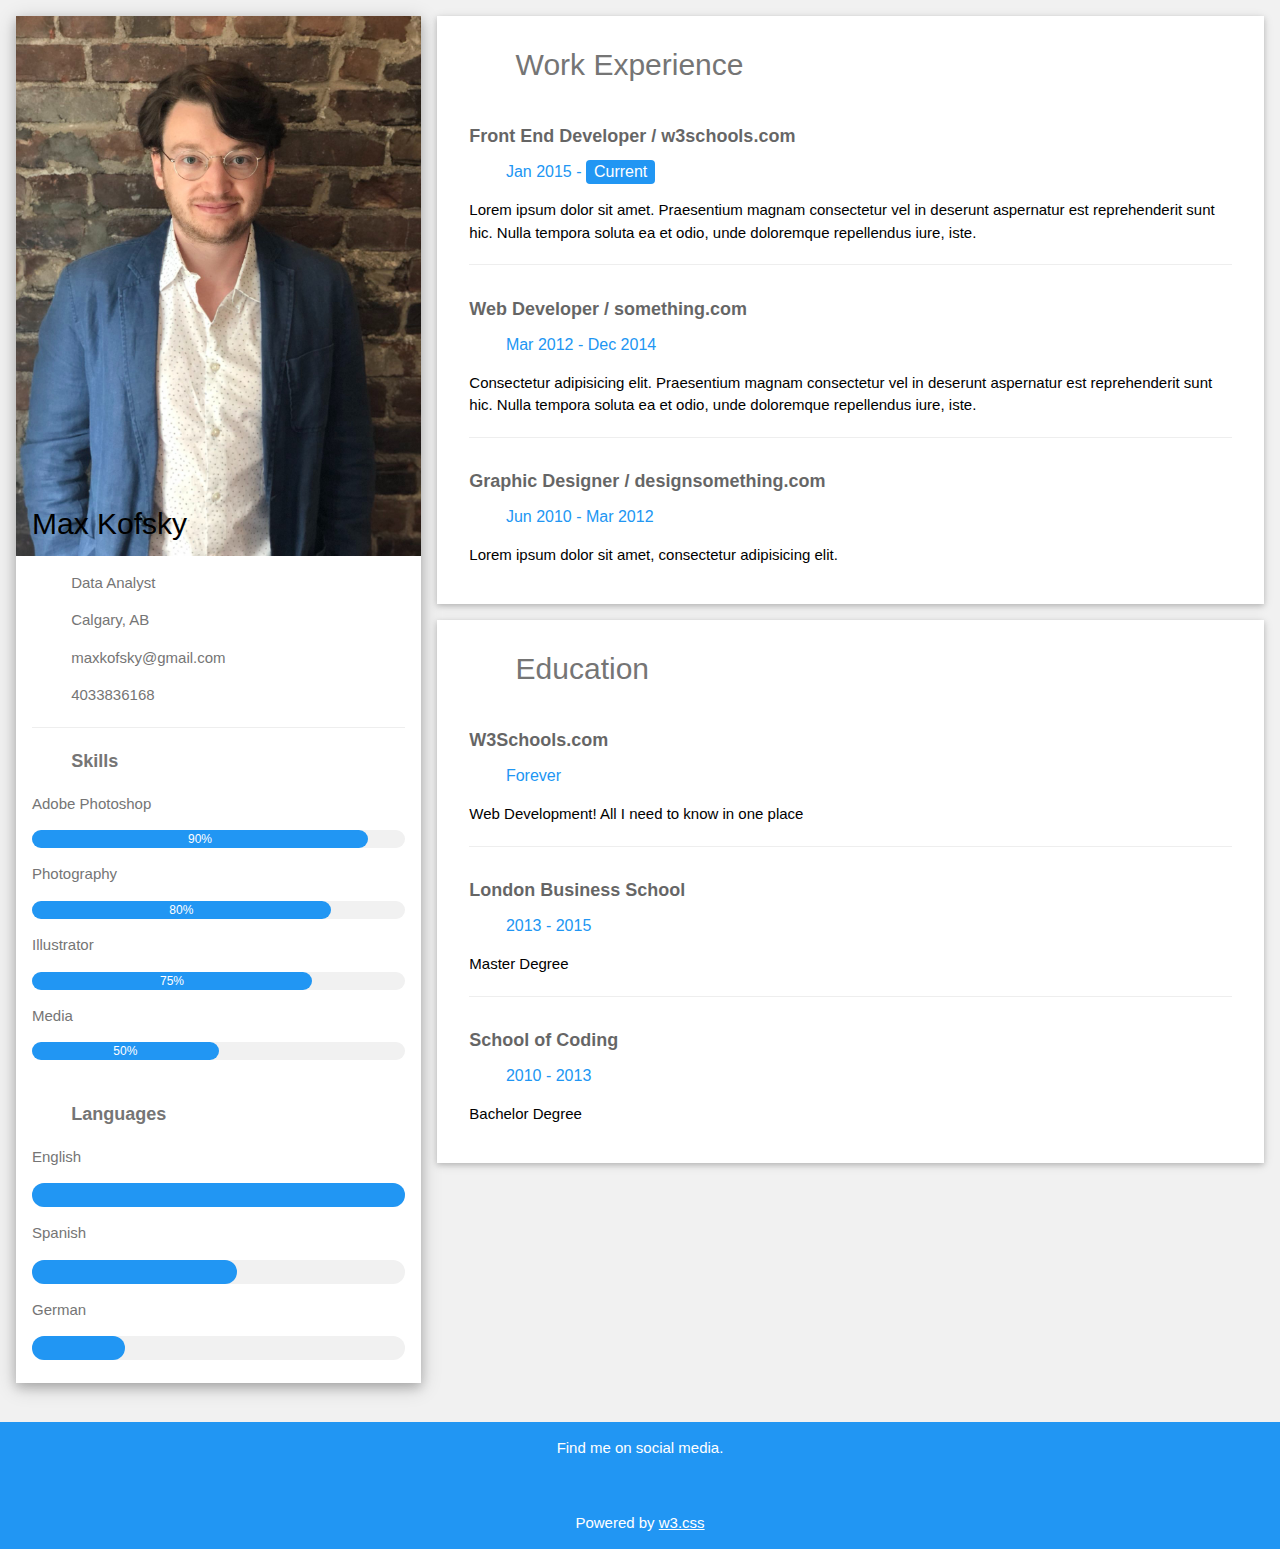
==== Resume Site Template.html @ a483d747 "Uploading basic html and css for resume" ====
<!DOCTYPE html>
<html><head><meta http-equiv="Content-Type" content="text/html; charset=UTF-8">
<title>Resume Site</title>

<meta name="viewport" content="width=device-width, initial-scale=1">
<link rel="stylesheet" href="./Resume Site Template_files/w3.css">
<link rel="stylesheet" href="./Resume Site Template_files/css">
<link rel="stylesheet" href="./Resume Site Template_files/font-awesome.min.css">
<style>
html,body,h1,h2,h3,h4,h5,h6 {font-family: "Roboto", sans-serif}
</style>
</head>
<body class="w3-light-grey">

<!-- Page Container -->
<div class="w3-content w3-margin-top" style="max-width:1400px;">

  <!-- The Grid -->
  <div class="w3-row-padding">
  
    <!-- Left Column -->
    <div class="w3-third">
    
      <div class="w3-white w3-text-grey w3-card-4">
        <div class="w3-display-container">
          <img src="./Resume Site Template_files/linkedin photo.jpg" style="width:100%" alt="Avatar">
          <div class="w3-display-bottomleft w3-container w3-text-black">
            <h2>Max Kofsky</h2>
          </div>
        </div>
        <div class="w3-container">
          <p><i class="fa fa-briefcase fa-fw w3-margin-right w3-large w3-text-blue"></i>Data Analyst</p>
          <p><i class="fa fa-home fa-fw w3-margin-right w3-large w3-text-blue"></i>Calgary, AB</p>
          <p><i class="fa fa-envelope fa-fw w3-margin-right w3-large w3-text-blue"></i>maxkofsky@gmail.com</p>
          <p><i class="fa fa-phone fa-fw w3-margin-right w3-large w3-text-blue"></i>4033836168</p>
          <hr>

          <p class="w3-large"><b><i class="fa fa-asterisk fa-fw w3-margin-right w3-text-blue"></i>Skills</b></p>
          <p>Adobe Photoshop</p>
          <div class="w3-light-grey w3-round-xlarge w3-small">
            <div class="w3-container w3-center w3-round-xlarge w3-blue" style="width:90%">90%</div>
          </div>
          <p>Photography</p>
          <div class="w3-light-grey w3-round-xlarge w3-small">
            <div class="w3-container w3-center w3-round-xlarge w3-blue" style="width:80%">
              <div class="w3-center w3-text-white">80%</div>
            </div>
          </div>
          <p>Illustrator</p>
          <div class="w3-light-grey w3-round-xlarge w3-small">
            <div class="w3-container w3-center w3-round-xlarge w3-blue" style="width:75%">75%</div>
          </div>
          <p>Media</p>
          <div class="w3-light-grey w3-round-xlarge w3-small">
            <div class="w3-container w3-center w3-round-xlarge w3-blue" style="width:50%">50%</div>
          </div>
          <br>

          <p class="w3-large w3-text-theme"><b><i class="fa fa-globe fa-fw w3-margin-right w3-text-blue"></i>Languages</b></p>
          <p>English</p>
          <div class="w3-light-grey w3-round-xlarge">
            <div class="w3-round-xlarge w3-blue" style="height:24px;width:100%"></div>
          </div>
          <p>Spanish</p>
          <div class="w3-light-grey w3-round-xlarge">
            <div class="w3-round-xlarge w3-blue" style="height:24px;width:55%"></div>
          </div>
          <p>German</p>
          <div class="w3-light-grey w3-round-xlarge">
            <div class="w3-round-xlarge w3-blue" style="height:24px;width:25%"></div>
          </div>
          <br>
        </div>
      </div><br>

    <!-- End Left Column -->
    </div>

    <!-- Right Column -->
    <div class="w3-twothird">
    
      <div class="w3-container w3-card w3-white w3-margin-bottom">
        <h2 class="w3-text-grey w3-padding-16"><i class="fa fa-suitcase fa-fw w3-margin-right w3-xxlarge w3-text-blue"></i>Work Experience</h2>
        <div class="w3-container">
          <h5 class="w3-opacity"><b>Front End Developer / w3schools.com</b></h5>
          <h6 class="w3-text-blue"><i class="fa fa-calendar fa-fw w3-margin-right"></i>Jan 2015 - <span class="w3-tag w3-blue w3-round">Current</span></h6>
          <p>Lorem ipsum dolor sit amet. Praesentium magnam consectetur vel in deserunt aspernatur est reprehenderit sunt hic. Nulla tempora soluta ea et odio, unde doloremque repellendus iure, iste.</p>
          <hr>
        </div>
        <div class="w3-container">
          <h5 class="w3-opacity"><b>Web Developer / something.com</b></h5>
          <h6 class="w3-text-blue"><i class="fa fa-calendar fa-fw w3-margin-right"></i>Mar 2012 - Dec 2014</h6>
          <p>Consectetur adipisicing elit. Praesentium magnam consectetur vel in deserunt aspernatur est reprehenderit sunt hic. Nulla tempora soluta ea et odio, unde doloremque repellendus iure, iste.</p>
          <hr>
        </div>
        <div class="w3-container">
          <h5 class="w3-opacity"><b>Graphic Designer / designsomething.com</b></h5>
          <h6 class="w3-text-blue"><i class="fa fa-calendar fa-fw w3-margin-right"></i>Jun 2010 - Mar 2012</h6>
          <p>Lorem ipsum dolor sit amet, consectetur adipisicing elit. </p><br>
        </div>
      </div>

      <div class="w3-container w3-card w3-white">
        <h2 class="w3-text-grey w3-padding-16"><i class="fa fa-certificate fa-fw w3-margin-right w3-xxlarge w3-text-blue"></i>Education</h2>
        <div class="w3-container">
          <h5 class="w3-opacity"><b>W3Schools.com</b></h5>
          <h6 class="w3-text-blue"><i class="fa fa-calendar fa-fw w3-margin-right"></i>Forever</h6>
          <p>Web Development! All I need to know in one place</p>
          <hr>
        </div>
        <div class="w3-container">
          <h5 class="w3-opacity"><b>London Business School</b></h5>
          <h6 class="w3-text-blue"><i class="fa fa-calendar fa-fw w3-margin-right"></i>2013 - 2015</h6>
          <p>Master Degree</p>
          <hr>
        </div>
        <div class="w3-container">
          <h5 class="w3-opacity"><b>School of Coding</b></h5>
          <h6 class="w3-text-blue"><i class="fa fa-calendar fa-fw w3-margin-right"></i>2010 - 2013</h6>
          <p>Bachelor Degree</p><br>
        </div>
      </div>

    <!-- End Right Column -->
    </div>
    
  <!-- End Grid -->
  </div>
  
  <!-- End Page Container -->
</div>

<footer class="w3-container w3-blue w3-center w3-margin-top">
  <p>Find me on social media.</p>
  <i class="fa fa-facebook-official w3-hover-opacity"></i>
  <i class="fa fa-instagram w3-hover-opacity"></i>
  <i class="fa fa-snapchat w3-hover-opacity"></i>
  <i class="fa fa-pinterest-p w3-hover-opacity"></i>
  <i class="fa fa-twitter w3-hover-opacity"></i>
  <i class="fa fa-linkedin w3-hover-opacity"></i>
  <p>Powered by <a href="https://www.w3schools.com/w3css/default.asp" target="_blank">w3.css</a></p>
</footer>


</body></html>
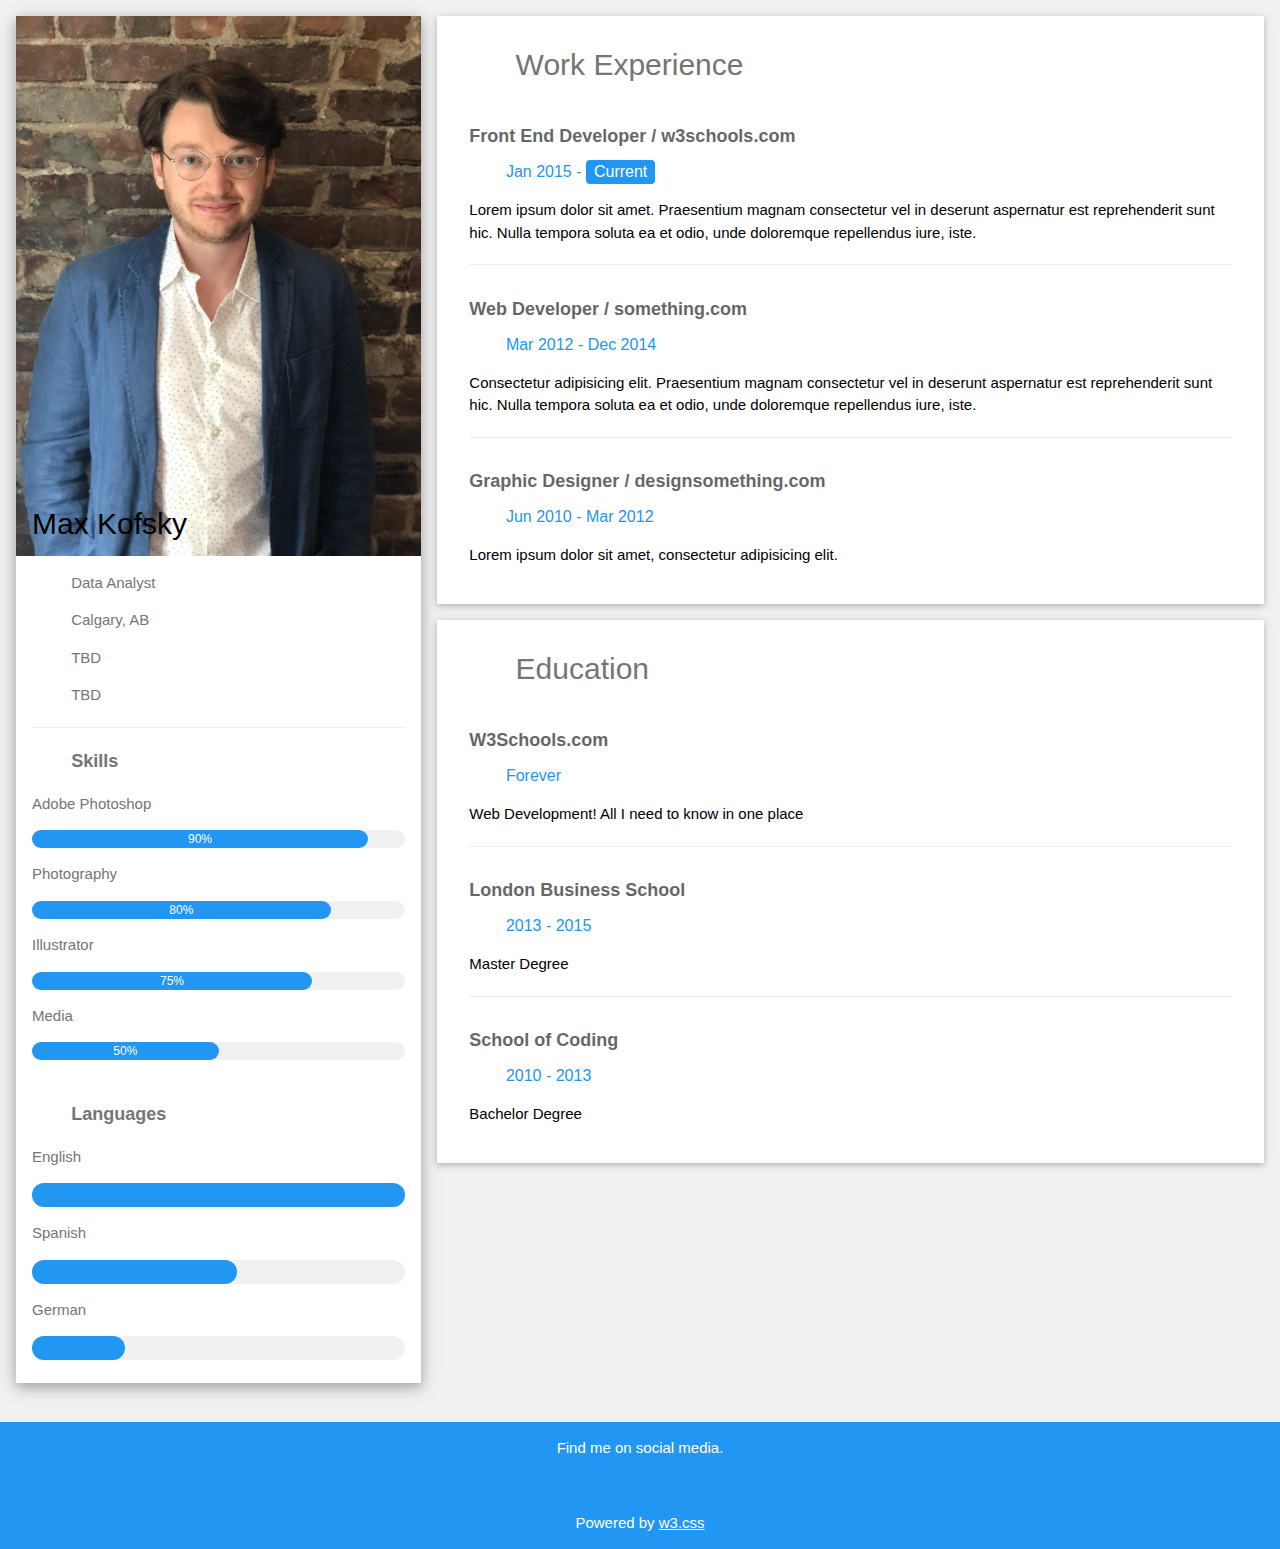
==== commit cd59e32c: "Update Resume Site Template.html" ====
--- a/Resume Site Template.html
+++ b/Resume Site Template.html
@@ -31,8 +31,8 @@
         <div class="w3-container">
           <p><i class="fa fa-briefcase fa-fw w3-margin-right w3-large w3-text-blue"></i>Data Analyst</p>
           <p><i class="fa fa-home fa-fw w3-margin-right w3-large w3-text-blue"></i>Calgary, AB</p>
-          <p><i class="fa fa-envelope fa-fw w3-margin-right w3-large w3-text-blue"></i>maxkofsky@gmail.com</p>
-          <p><i class="fa fa-phone fa-fw w3-margin-right w3-large w3-text-blue"></i>4033836168</p>
+          <p><i class="fa fa-envelope fa-fw w3-margin-right w3-large w3-text-blue"></i>TBD</p>
+          <p><i class="fa fa-phone fa-fw w3-margin-right w3-large w3-text-blue"></i>TBD</p>
           <hr>
 
           <p class="w3-large"><b><i class="fa fa-asterisk fa-fw w3-margin-right w3-text-blue"></i>Skills</b></p>
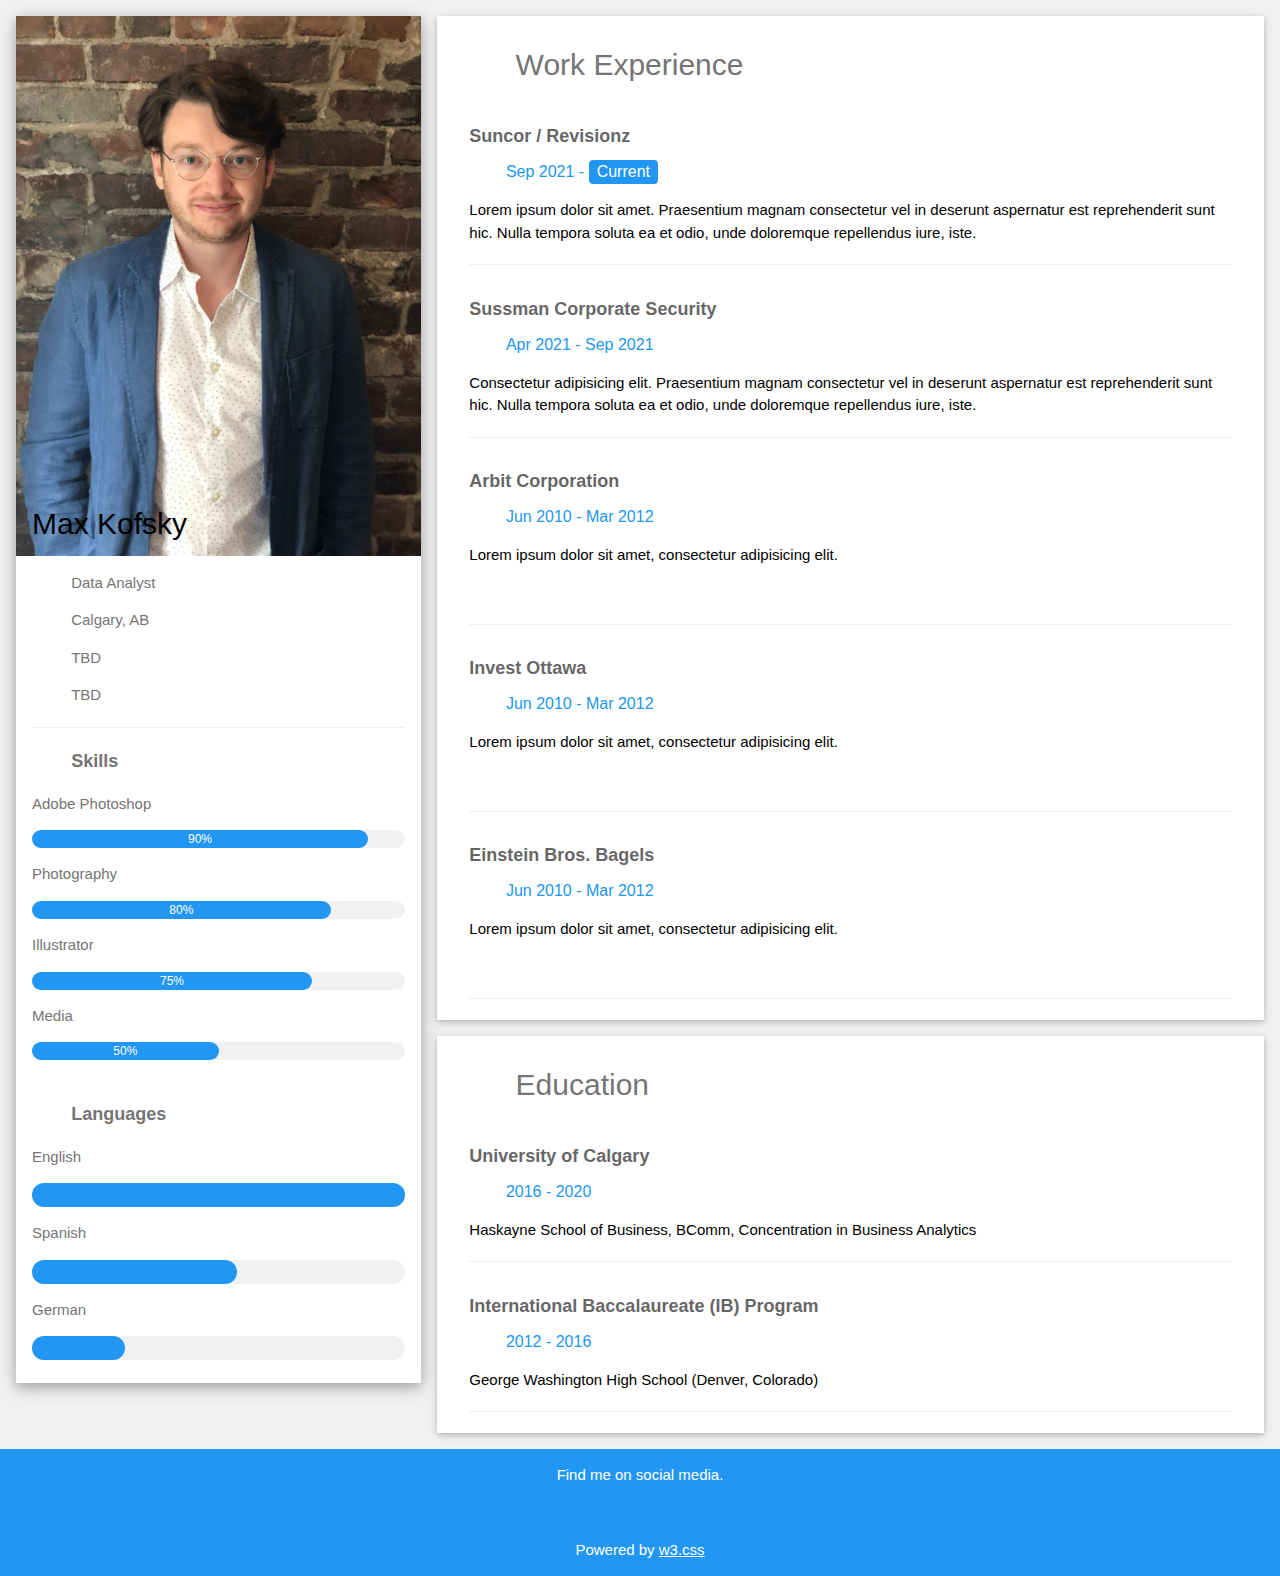
==== commit 3d1440ae: "Update Resume Site Template.html" ====
--- a/Resume Site Template.html
+++ b/Resume Site Template.html
@@ -82,43 +82,52 @@
       <div class="w3-container w3-card w3-white w3-margin-bottom">
         <h2 class="w3-text-grey w3-padding-16"><i class="fa fa-suitcase fa-fw w3-margin-right w3-xxlarge w3-text-blue"></i>Work Experience</h2>
         <div class="w3-container">
-          <h5 class="w3-opacity"><b>Front End Developer / w3schools.com</b></h5>
-          <h6 class="w3-text-blue"><i class="fa fa-calendar fa-fw w3-margin-right"></i>Jan 2015 - <span class="w3-tag w3-blue w3-round">Current</span></h6>
+          <h5 class="w3-opacity"><b>Suncor / Revisionz</b></h5>
+          <h6 class="w3-text-blue"><i class="fa fa-calendar fa-fw w3-margin-right"></i>Sep 2021 - <span class="w3-tag w3-blue w3-round">Current</span></h6>
           <p>Lorem ipsum dolor sit amet. Praesentium magnam consectetur vel in deserunt aspernatur est reprehenderit sunt hic. Nulla tempora soluta ea et odio, unde doloremque repellendus iure, iste.</p>
           <hr>
         </div>
         <div class="w3-container">
-          <h5 class="w3-opacity"><b>Web Developer / something.com</b></h5>
-          <h6 class="w3-text-blue"><i class="fa fa-calendar fa-fw w3-margin-right"></i>Mar 2012 - Dec 2014</h6>
+          <h5 class="w3-opacity"><b>Sussman Corporate Security</b></h5>
+          <h6 class="w3-text-blue"><i class="fa fa-calendar fa-fw w3-margin-right"></i>Apr 2021 - Sep 2021</h6>
           <p>Consectetur adipisicing elit. Praesentium magnam consectetur vel in deserunt aspernatur est reprehenderit sunt hic. Nulla tempora soluta ea et odio, unde doloremque repellendus iure, iste.</p>
           <hr>
         </div>
         <div class="w3-container">
-          <h5 class="w3-opacity"><b>Graphic Designer / designsomething.com</b></h5>
+          <h5 class="w3-opacity"><b>Arbit Corporation</b></h5>
           <h6 class="w3-text-blue"><i class="fa fa-calendar fa-fw w3-margin-right"></i>Jun 2010 - Mar 2012</h6>
           <p>Lorem ipsum dolor sit amet, consectetur adipisicing elit. </p><br>
+          <hr>
+        </div>
+        <div class="w3-container">
+          <h5 class="w3-opacity"><b>Invest Ottawa</b></h5>
+          <h6 class="w3-text-blue"><i class="fa fa-calendar fa-fw w3-margin-right"></i>Jun 2010 - Mar 2012</h6>
+          <p>Lorem ipsum dolor sit amet, consectetur adipisicing elit. </p><br>
+          <hr>
+        </div>
+        <div class="w3-container">
+          <h5 class="w3-opacity"><b>Einstein Bros. Bagels</b></h5>
+          <h6 class="w3-text-blue"><i class="fa fa-calendar fa-fw w3-margin-right"></i>Jun 2010 - Mar 2012</h6>
+          <p>Lorem ipsum dolor sit amet, consectetur adipisicing elit. </p><br>
+          <hr>
         </div>
       </div>
 
       <div class="w3-container w3-card w3-white">
         <h2 class="w3-text-grey w3-padding-16"><i class="fa fa-certificate fa-fw w3-margin-right w3-xxlarge w3-text-blue"></i>Education</h2>
         <div class="w3-container">
-          <h5 class="w3-opacity"><b>W3Schools.com</b></h5>
-          <h6 class="w3-text-blue"><i class="fa fa-calendar fa-fw w3-margin-right"></i>Forever</h6>
-          <p>Web Development! All I need to know in one place</p>
+          <h5 class="w3-opacity"><b>University of Calgary</b></h5>
+          <h6 class="w3-text-blue"><i class="fa fa-calendar fa-fw w3-margin-right"></i>2016 - 2020</h6>
+          <p>Haskayne School of Business, BComm, Concentration in Business Analytics</p>
           <hr>
         </div>
         <div class="w3-container">
-          <h5 class="w3-opacity"><b>London Business School</b></h5>
-          <h6 class="w3-text-blue"><i class="fa fa-calendar fa-fw w3-margin-right"></i>2013 - 2015</h6>
-          <p>Master Degree</p>
+          <h5 class="w3-opacity"><b>International Baccalaureate (IB) Program</b></h5>
+          <h6 class="w3-text-blue"><i class="fa fa-calendar fa-fw w3-margin-right"></i>2012 - 2016</h6>
+          <p>George Washington High School (Denver, Colorado)</p>
           <hr>
         </div>
-        <div class="w3-container">
-          <h5 class="w3-opacity"><b>School of Coding</b></h5>
-          <h6 class="w3-text-blue"><i class="fa fa-calendar fa-fw w3-margin-right"></i>2010 - 2013</h6>
-          <p>Bachelor Degree</p><br>
-        </div>
+        
       </div>
 
     <!-- End Right Column -->
